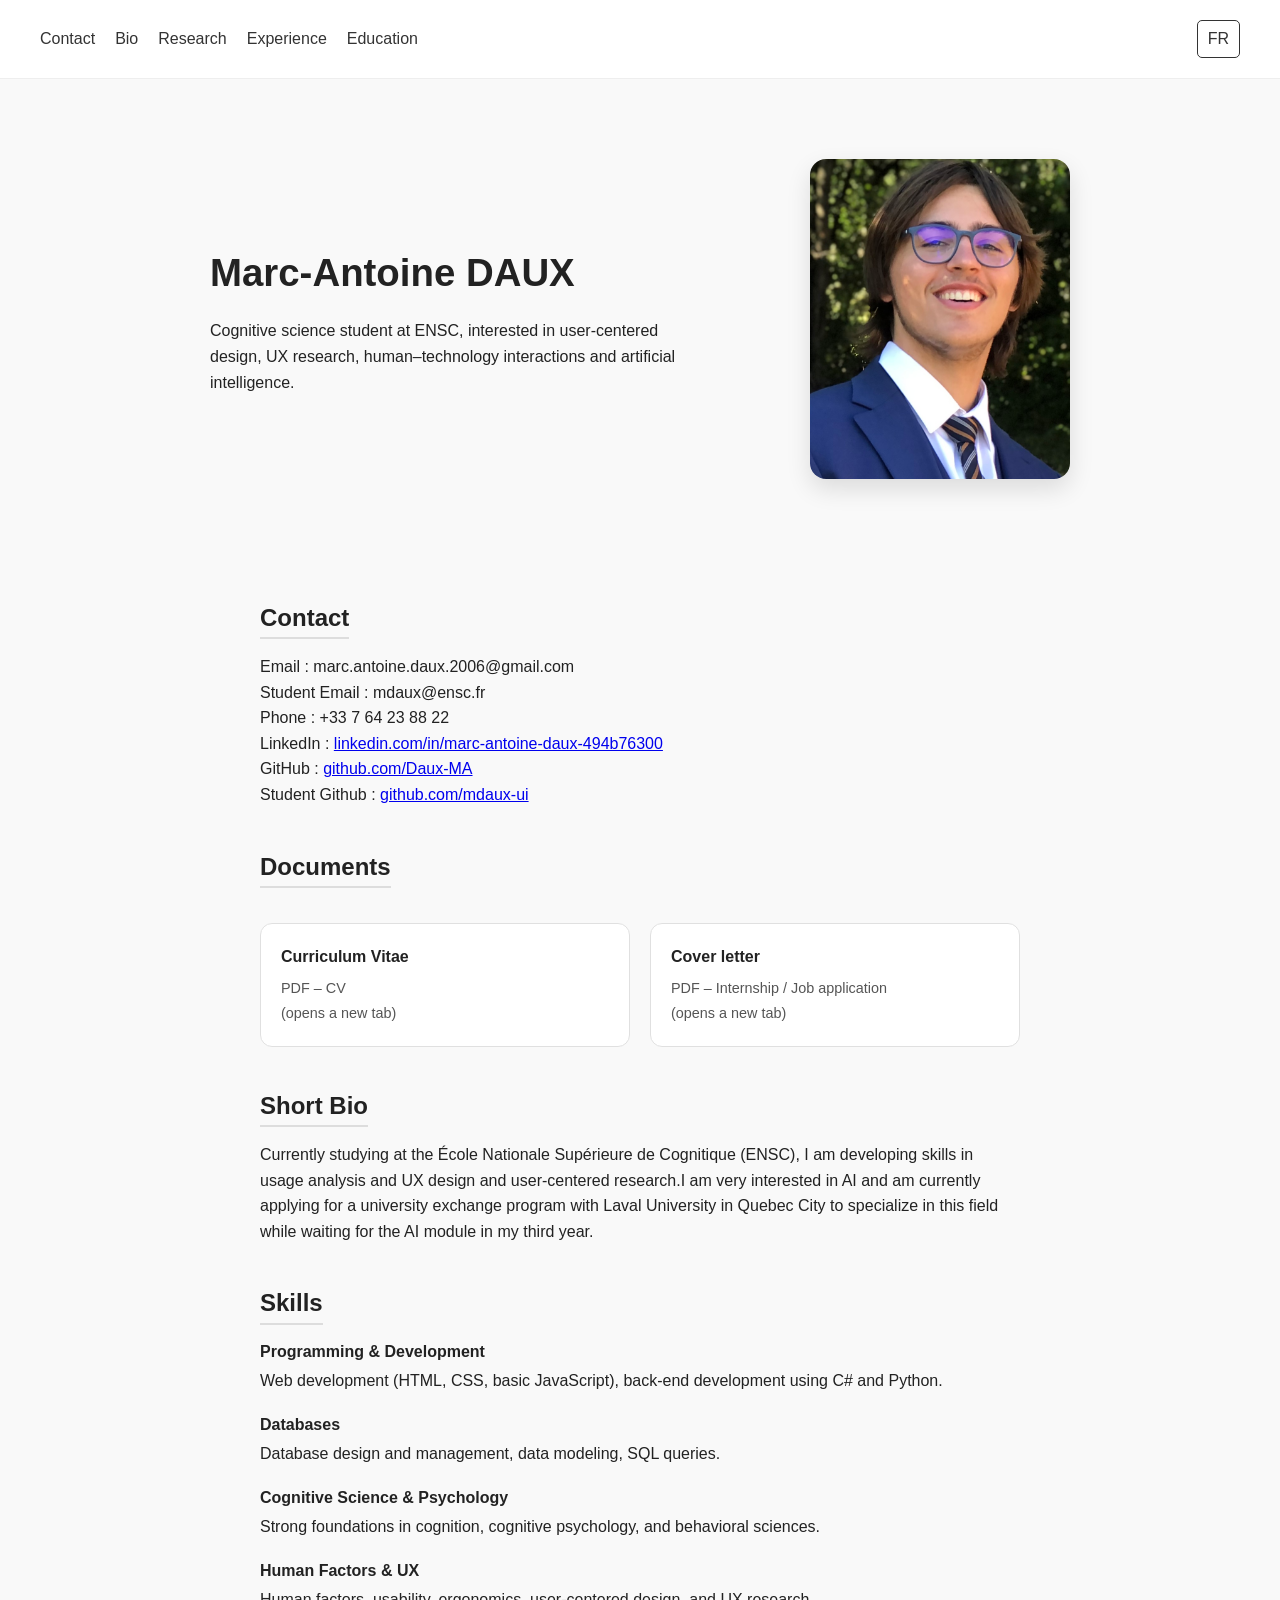
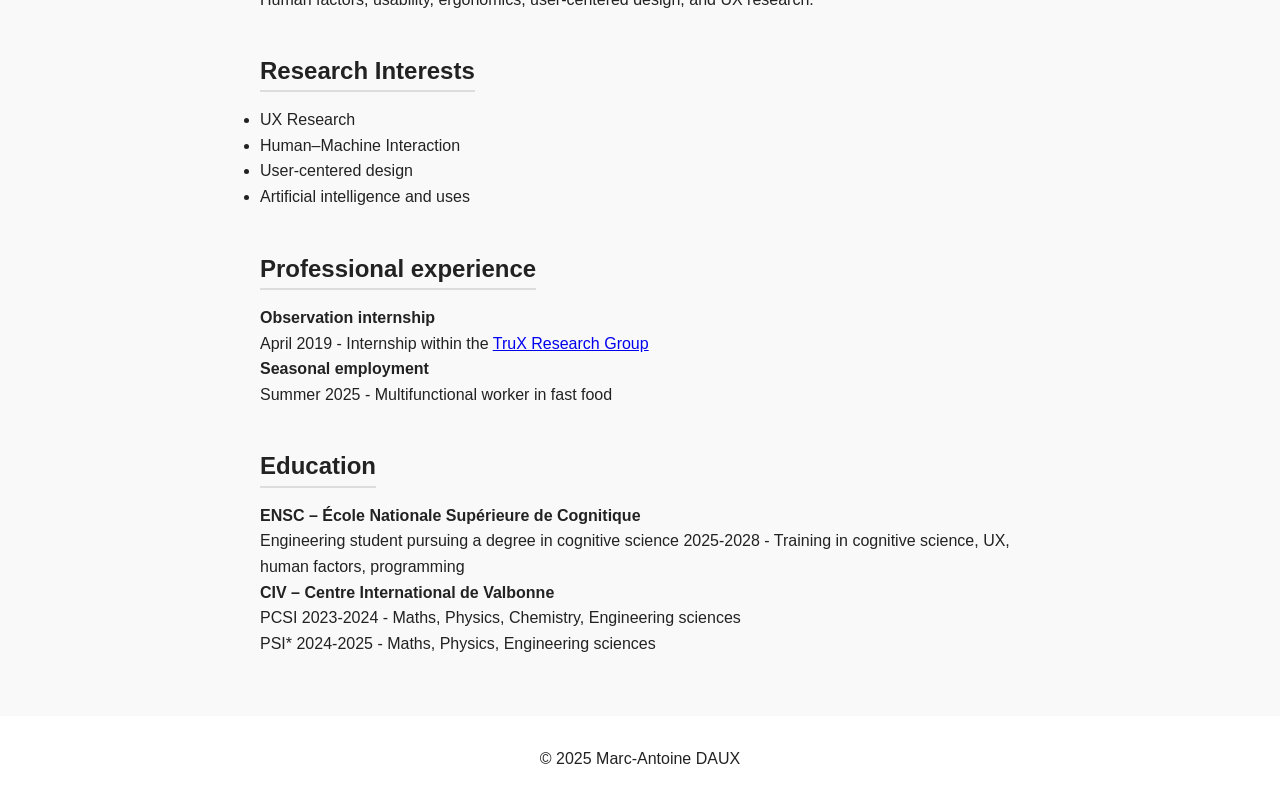
==== index-en.html @ 2db285b2 "Add files via upload" ====
<!DOCTYPE html>
<html lang="fr">
<head>
  <meta charset="UTF-8">
  <meta name="viewport" content="width=device-width, initial-scale=1.0">
  <title>Marc-Antoine DAUX</title>
  <link rel="stylesheet" href="style.css">
</head>
<body>

<header>
  <nav class="navbar">
    <ul class="nav-links">
      <li><a href="#contact">Contact</a></li>
      <li><a href="#bio">Bio</a></li>
      <li><a href="#research">Research</a></li>
      <li><a href="#experience">Experience</a></li>
      <li><a href="#education">Education</a></li>
    </ul>
    <a class="lang-btn" href="index.html">FR</a>
  </nav>
</header>

<main>

<section class="hero">
  <div class="hero-text">
    <h1>Marc-Antoine DAUX</h1>
    <p class="intro">
      Cognitive science student at ENSC, interested in user-centered design,
      UX research, human–technology interactions and artificial intelligence.
    </p>
  </div>

  <div class="photo-frame">
    <img src="assets/photo.jpg" alt="Photo de profil">
  </div>
</section>


  <section id="contact">
    <h2>Contact</h2>
    <p>Email : marc.antoine.daux.2006@gmail.com</p>
    <p>Student Email : mdaux@ensc.fr</p>
    <p>Phone : +33 7 64 23 88 22</p>
    <p>LinkedIn : <a target="_blank"  href="http://www.linkedin.com/in/marc-antoine-daux-494b76300/">linkedin.com/in/marc-antoine-daux-494b76300</a></p>
    <p>GitHub : <a target="_blank"  href="https://github.com/Daux-MA">github.com/Daux-MA</a></p>
    <p>Student Github : <a target="_blank"  href="https://github.com/mdaux-ui">github.com/mdaux-ui</a></p>
  </section>

  <section id="documents">
    <h2>Documents</h2>

    <div class="documents">
      <a class="doc-card" href="assets/CV_Marc-Antoine_DAUX.pdf" target="_blank">
        <span class="doc-title">Curriculum Vitae</span>
        <span class="doc-desc">PDF – CV <br>(opens a new tab)</span>
      </a>

      <a class="doc-card" href="assets/Lettre_Motivation_EN_Marc-Antoine_DAUX.pdf" target="_blank">
        <span class="doc-title">Cover letter</span>
        <span class="doc-desc">PDF – Internship / Job application <br>(opens a new tab)</span>
      </a>
    </div>
  </section>

  <section id="bio">
    <h2>Short Bio</h2>
    <p>
      Currently studying at the École Nationale Supérieure de Cognitique (ENSC),
      I am developing skills in usage analysis and UX design
      and user-centered research.I am very interested in AI 
      and am currently applying for a university exchange program with Laval University in Quebec City 
      to specialize in this field while waiting for the AI module in my third year.
    </p>
  </section>
  
  <section id="skills">
    <h2>Skills</h2>
      <ul class="skills-list">
        <li>
          <strong>Programming & Development</strong><br>
          Web development (HTML, CSS, basic JavaScript), back-end development
          using C# and Python.
        </li>

        <li>
          <strong>Databases</strong><br>
          Database design and management, data modeling,
          SQL queries.
        </li>

        <li>
          <strong>Cognitive Science & Psychology</strong><br>
          Strong foundations in cognition, cognitive psychology, and behavioral sciences.
        </li>

        <li>
          <strong>Human Factors & UX</strong><br>
          Human factors, usability, ergonomics, user-centered design,
          and UX research.
        </li>
      </ul>
  </section>

  <section id="research">
    <h2>Research Interests</h2>
    <ul>
      <li>UX Research</li>
      <li>Human–Machine Interaction</li>
      <li>User-centered design</li>
      <li>Artificial intelligence and uses</li>
    </ul>
  </section>

  <section id="experience">
    <h2>Professional experience</h2>
    <p>
      <strong>Observation internship</strong><br>
      April 2019 - Internship within the <a target="_blank" href="https://wwwen.uni.lu/snt/research/trux">TruX Research Group</a><br>
    </p>
    <p>
      <strong>Seasonal employment</strong><br>
      Summer 2025 - Multifunctional worker in fast food<br>
    </p>
  </section>

  <section id="education">
    <h2>Education</h2>
    <p>
      <strong>ENSC – École Nationale Supérieure de Cognitique</strong><br>
      Engineering student pursuing a degree in cognitive science 2025-2028 - Training in cognitive science, UX, human factors, programming    </p>
    <p>
      <strong>CIV – Centre International de Valbonne</strong><br>
      PCSI 2023-2024 - Maths, Physics, Chemistry, Engineering sciences<br>
      PSI* 2024-2025 - Maths, Physics, Engineering sciences 
    </p>
  </section>

</main>

<footer>
  <p>© 2025 Marc-Antoine DAUX</p>
</footer>

</body>
</html>
---- style.css ----
* {
  margin: 0;
  padding: 0;
  box-sizing: border-box;
  font-family: "Segoe UI", sans-serif;
}

html {
  scroll-behavior: smooth;
}

body {
  background: #f9f9f9;
  color: #222;
  line-height: 1.6;
}

.navbar {
  display: flex;
  flex-direction: row;
  justify-content: space-between;
  padding: 20px 40px;
  background: white;
  position: sticky;
  top: 0;
  border-bottom: 1px solid #eee;
}

.nav-links {
  list-style: none;
  display: flex;
  flex-direction: row;
  gap: 20px;
  align-items: center;
}


.nav-links a {
  text-decoration: none;
  color: #333;
  font-weight: 400;
  position: relative;
  transition: font-weight 0.2s ease;
}

.nav-links a:hover {
  font-weight: 600;
}


.lang-btn {
  text-decoration: none;
  border: 1px solid #333;
  padding: 5px 10px;
  border-radius: 5px;
  color: #333;
}


.hero {
  display: flex;
  align-items: center;
  justify-content: space-between;
  gap: 40px;
  max-width: 900px;
  margin: 0 auto;
  padding: 80px 20px;
}

.hero-text {
  flex: 1;
}

.hero-image {
  flex: 0 0 auto;
}

.hero-text h1 {
  font-size: 2.4rem;
  margin-bottom: 15px;
}

.intro {
  max-width: 500px;
}

.photo-frame {
  width: 260px;
  height: 320px;
  border-radius: 16px;
  overflow: hidden;
  box-shadow: 0 10px 25px rgba(0, 0, 0, 0.12);
}

.photo-frame img {
  width: 100%;
  height: 100%;
  object-fit: cover;
}


section {
  max-width: 800px;
  margin: 40px auto;
  padding: 0 20px;
}

section {
  transition: transform 0.2s ease;
}

section:hover {
  transform: translateY(-2px);
}


h2 {
  margin-bottom: 15px;
  border-bottom: 2px solid #ddd;
  display: inline-block;
}
.documents {
  display: flex;
  gap: 20px;
  flex-wrap: wrap;
  margin-top: 20px;
}

.doc-card {
  flex: 1 1 250px;
  padding: 20px;
  border-radius: 12px;
  background: white;
  text-decoration: none;
  color: #222;
  border: 1px solid #e0e0e0;
  transition: transform 0.2s ease, box-shadow 0.2s ease;
}

.doc-card:hover {
  transform: translateY(-4px);
  box-shadow: 0 10px 25px rgba(0, 0, 0, 0.1);
}

.doc-title {
  display: block;
  font-weight: 600;
  margin-bottom: 5px;
}

.skills-list {
  list-style: none;
  padding-left: 0;
}

.skills-list li {
  margin-bottom: 20px;
  line-height: 1.5;
}

.skills-list strong {
  display: inline-block;
  margin-bottom: 5px;
}

.doc-desc {
  font-size: 0.9rem;
  color: #555;
}


footer {
  text-align: center;
  padding: 30px;
  background: white;
  margin-top: 60px;
}

@keyframes fadeUp {
  from {
    opacity: 0;
    transform: translateY(15px);
  }
  to {
    opacity: 1;
    transform: translateY(0);
  }
}

.hero,section {
  animation: fadeUp 0.6s ease forwards;
}

@media (max-width: 768px) {

  .navbar {
    flex-direction: row;
    flex-wrap: wrap;
    justify-content: center;
    gap: 15px;
  }

  .nav-links {
  display: flex;
  flex-direction: row;
  flex-wrap: wrap;
  justify-content: center;
  gap: 15px;
}

  .hero {
    flex-direction: column-reverse;
    text-align: center;
  }

  .intro {
    max-width: 100%;
  }

  h1 {
    font-size: 1.8rem;
  }

  h2 {
    font-size: 1.3rem;
  }

  .profile-pic {
    width: 110px;
    height: 110px;
  }

  section {
    margin: 30px auto;
  }
  
  .photo-frame {
    width: 200px;
    height: 260px;
    margin-bottom: 20px;
  }
  .documents {
    flex-direction: column;
  }

}
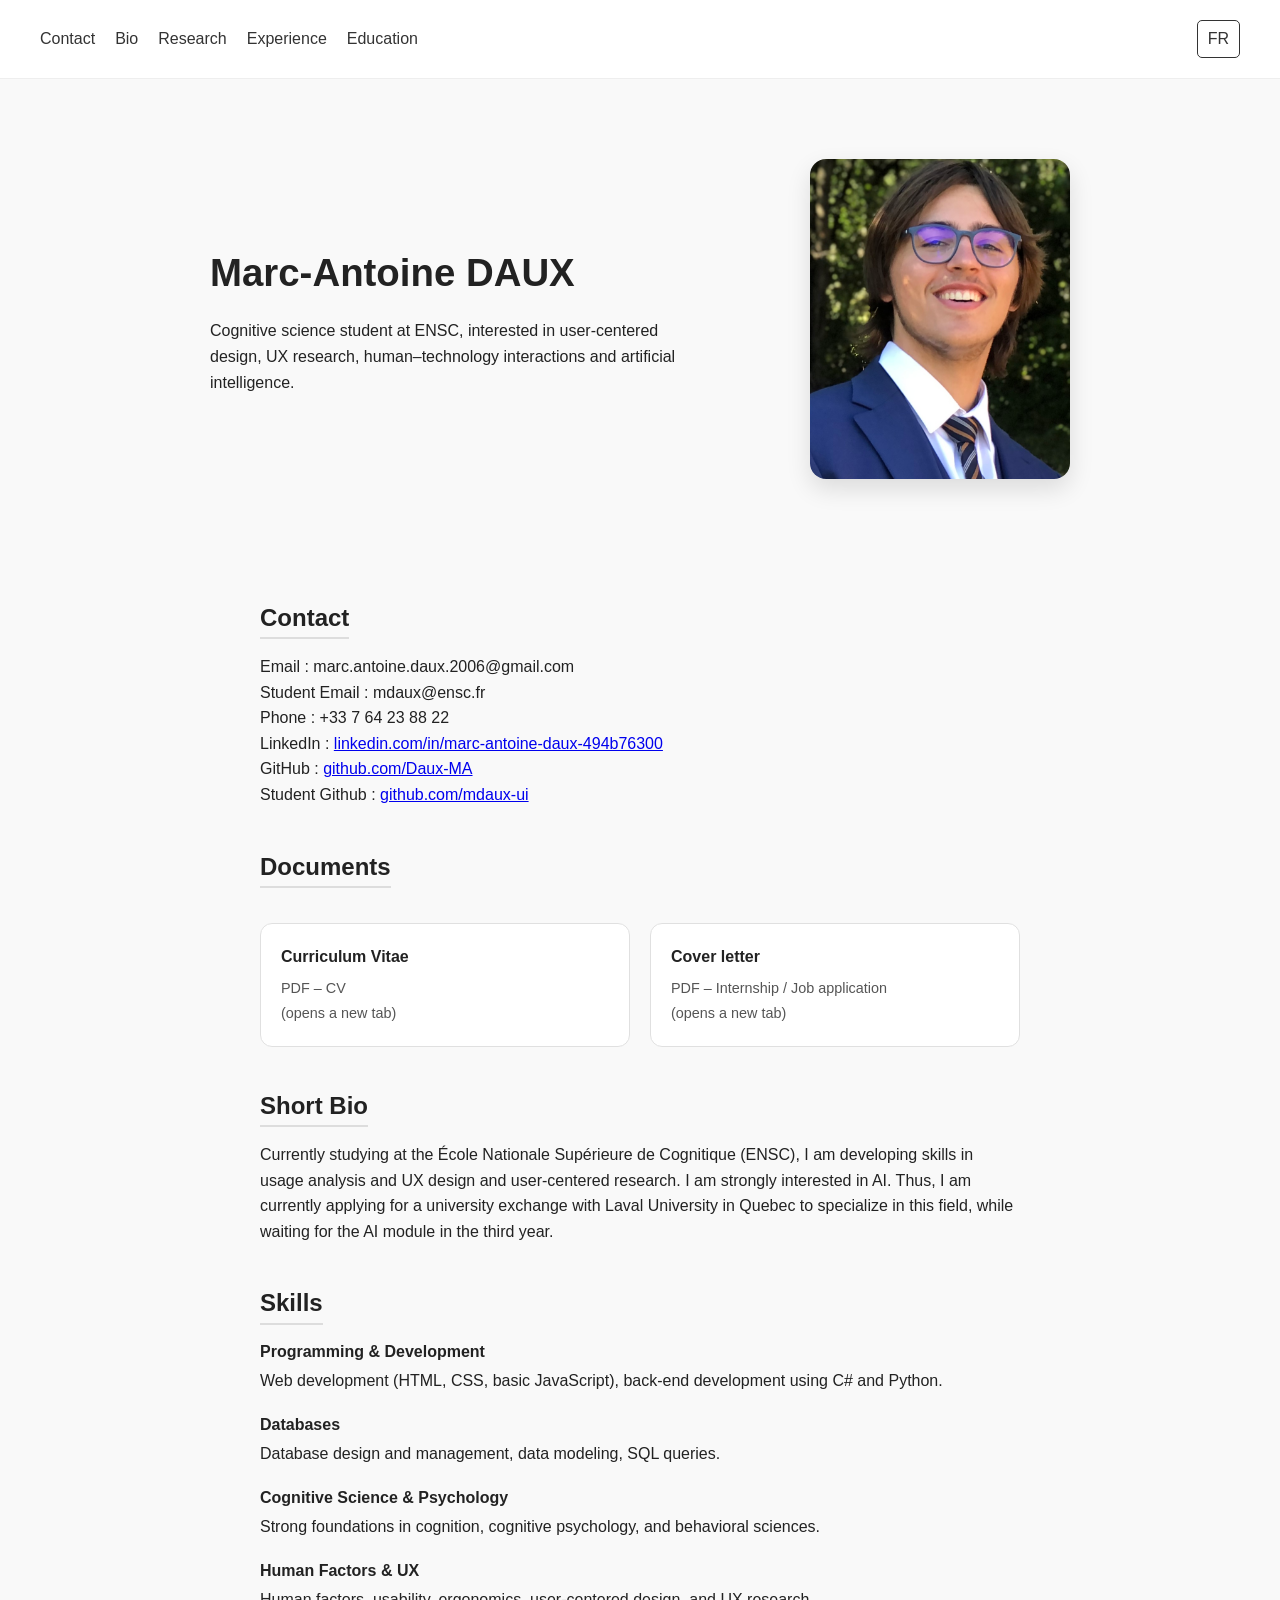
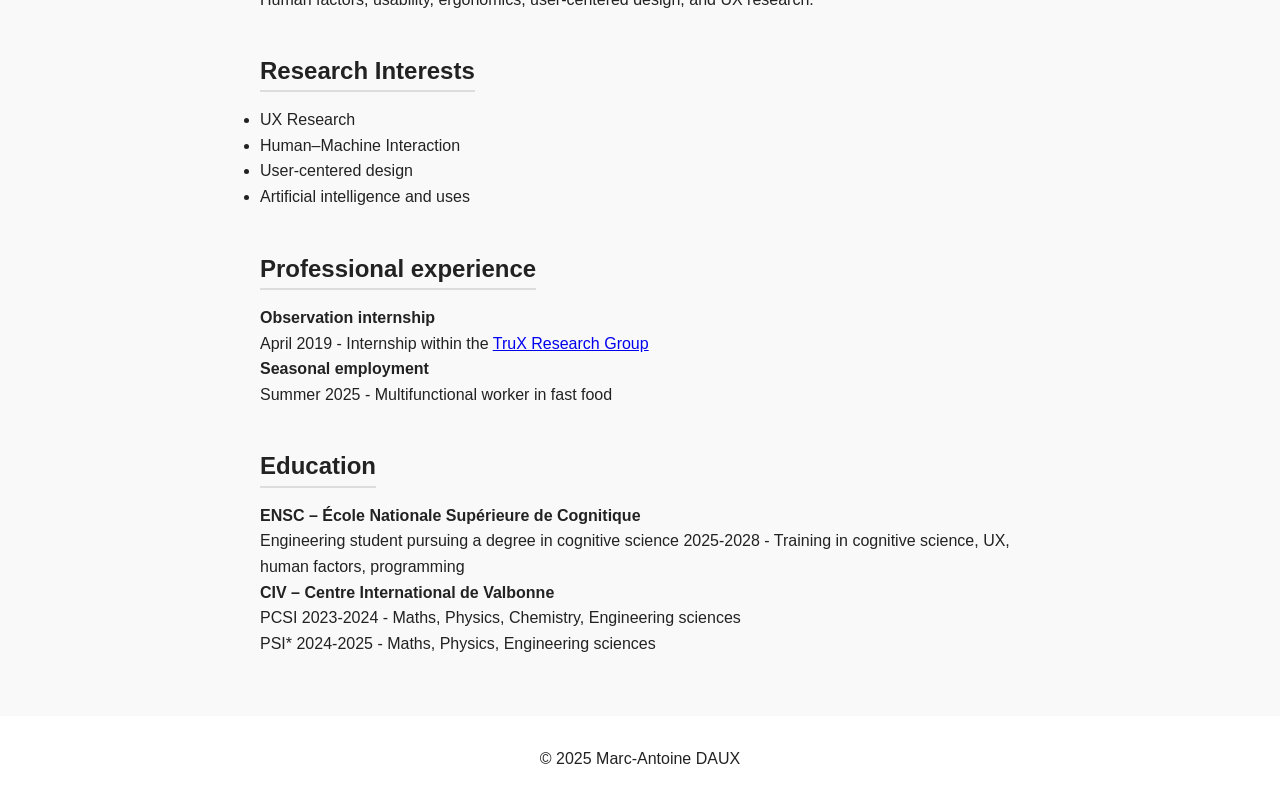
==== commit c9c8e37c: "Update index-en.html" ====
--- a/index-en.html
+++ b/index-en.html
@@ -4,6 +4,9 @@
   <meta charset="UTF-8">
   <meta name="viewport" content="width=device-width, initial-scale=1.0">
   <title>Marc-Antoine DAUX</title>
+  <meta name="description" content="Marc-Antoine Daux – Étudiant en cognitique à l’ENSC, spécialisé en UX, recherche utilisateur, facteurs humains et intelligence artificielle.">
+  <meta name="author" content="Marc-Antoine Daux">
+  <meta name="google-site-verification" content="vldyaTOftfHJi85oLCeze9oGCORKK0rewLSQLbE1sYQ" />
   <link rel="stylesheet" href="style.css">
 </head>
 <body>
@@ -69,9 +72,9 @@
     <p>
       Currently studying at the École Nationale Supérieure de Cognitique (ENSC),
       I am developing skills in usage analysis and UX design
-      and user-centered research.I am very interested in AI 
-      and am currently applying for a university exchange program with Laval University in Quebec City 
-      to specialize in this field while waiting for the AI module in my third year.
+      and user-centered research. I am strongly interested in AI. Thus, I am 
+      currently applying for a university exchange with Laval University in Quebec 
+      to specialize in this field, while waiting for the AI module in the third year.
     </p>
   </section>
   
@@ -145,3 +148,6 @@
 
 </body>
 </html>
+
+
+
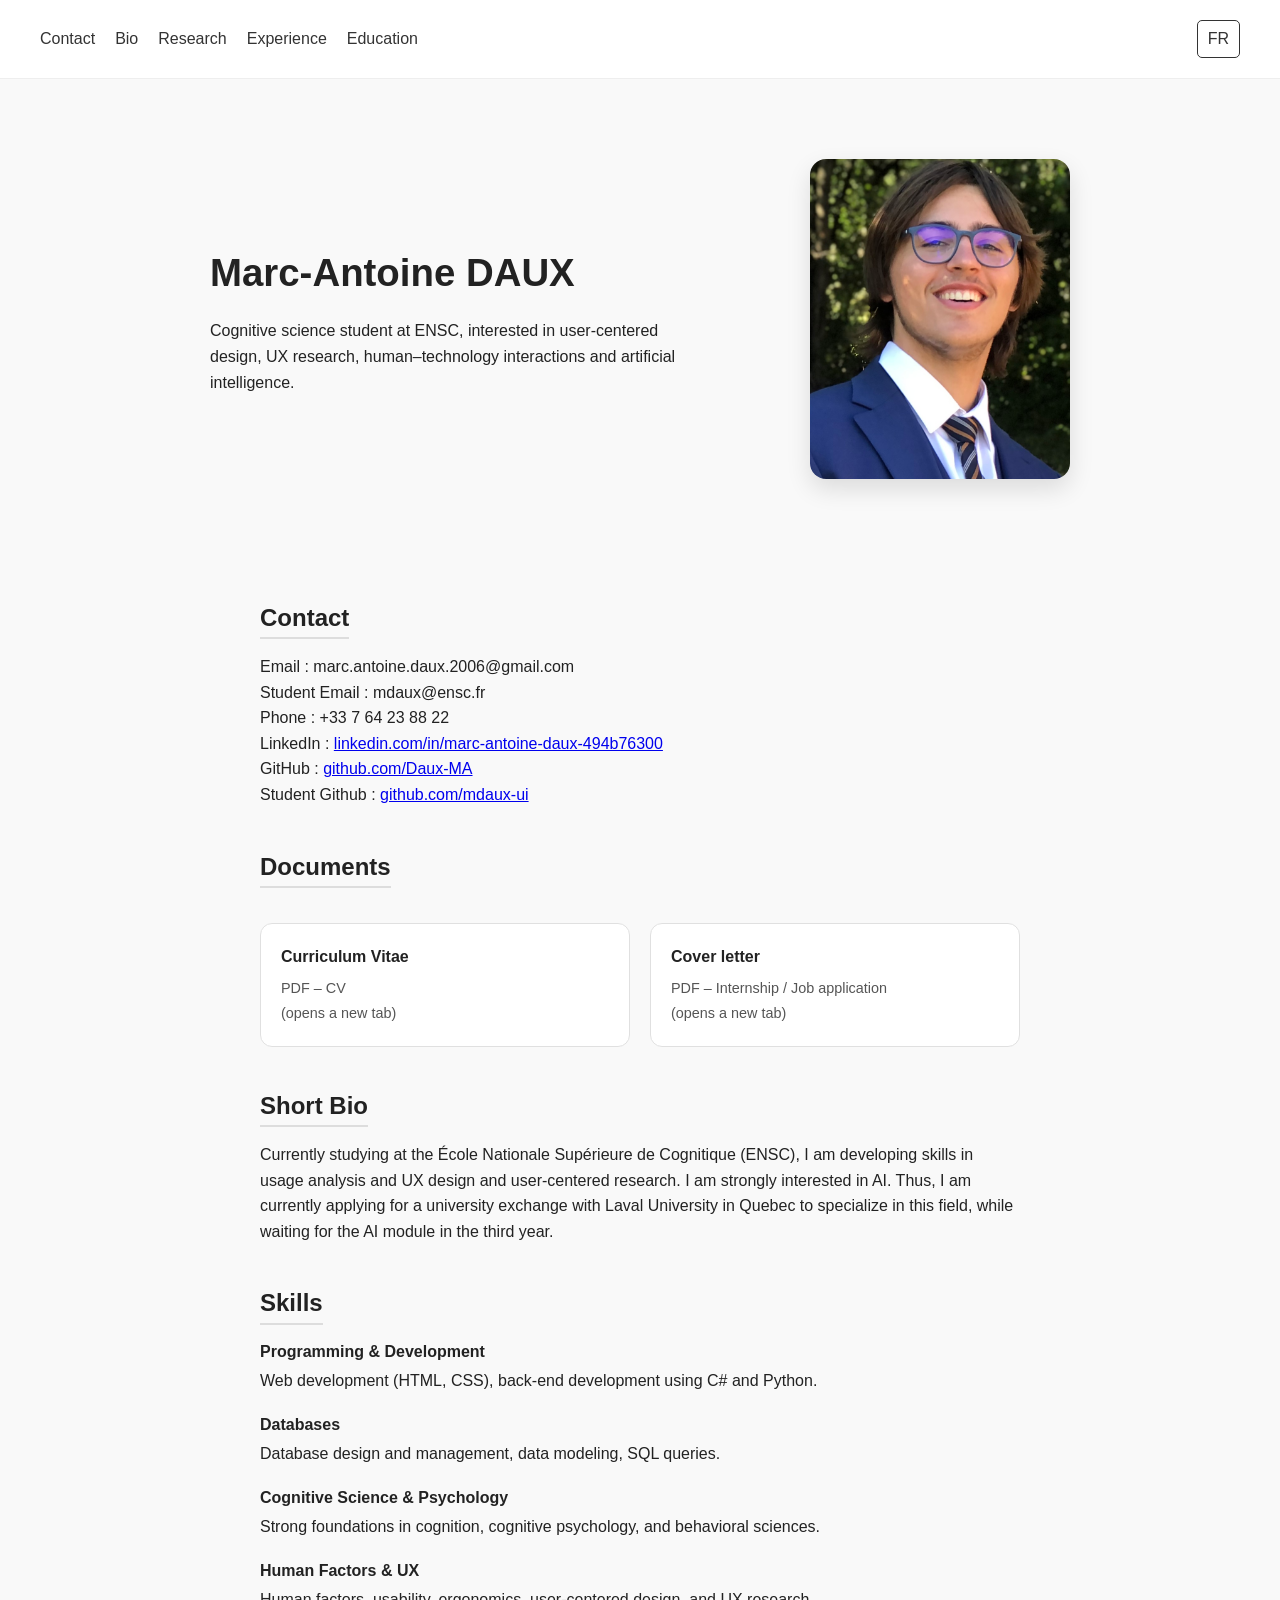
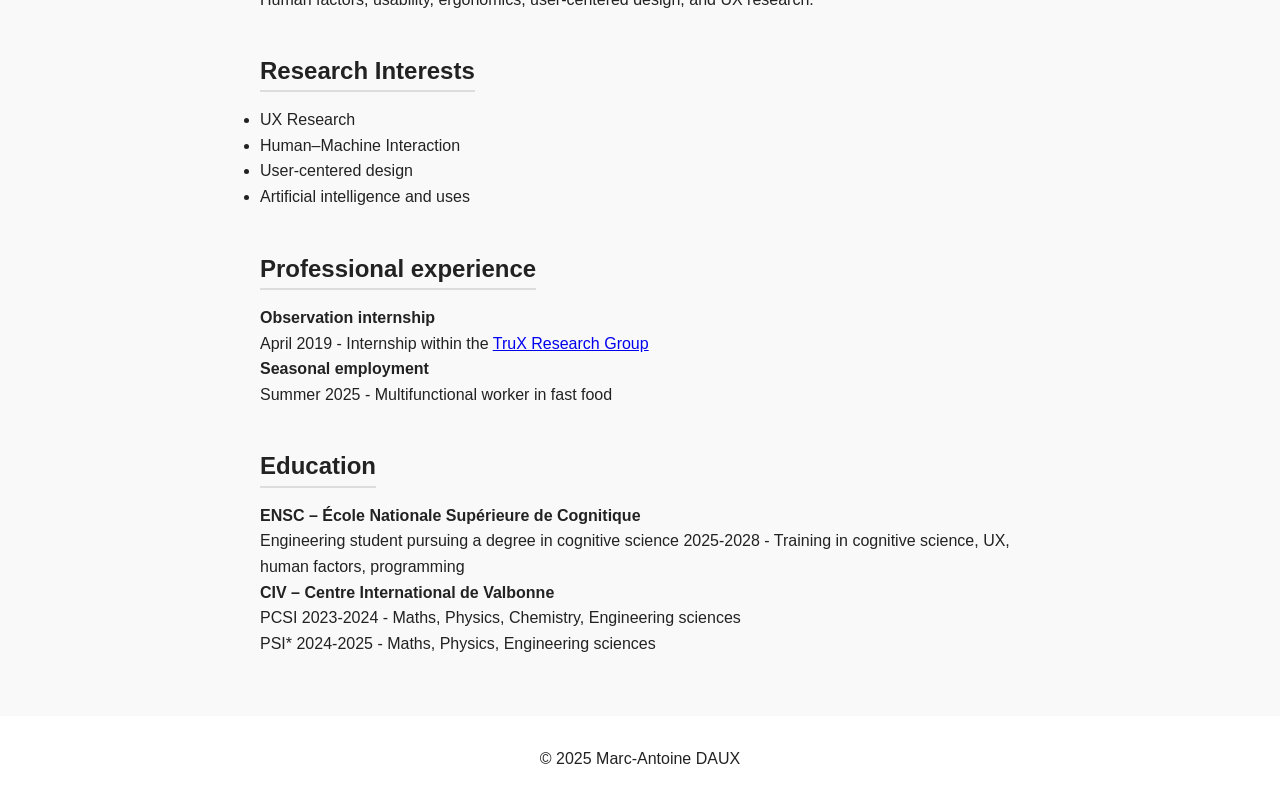
==== commit 706dd087: "Update index-en.html" ====
--- a/index-en.html
+++ b/index-en.html
@@ -83,7 +83,7 @@
       <ul class="skills-list">
         <li>
           <strong>Programming & Development</strong><br>
-          Web development (HTML, CSS, basic JavaScript), back-end development
+          Web development (HTML, CSS), back-end development
           using C# and Python.
         </li>
 
@@ -151,3 +151,4 @@
 
 
 
+
